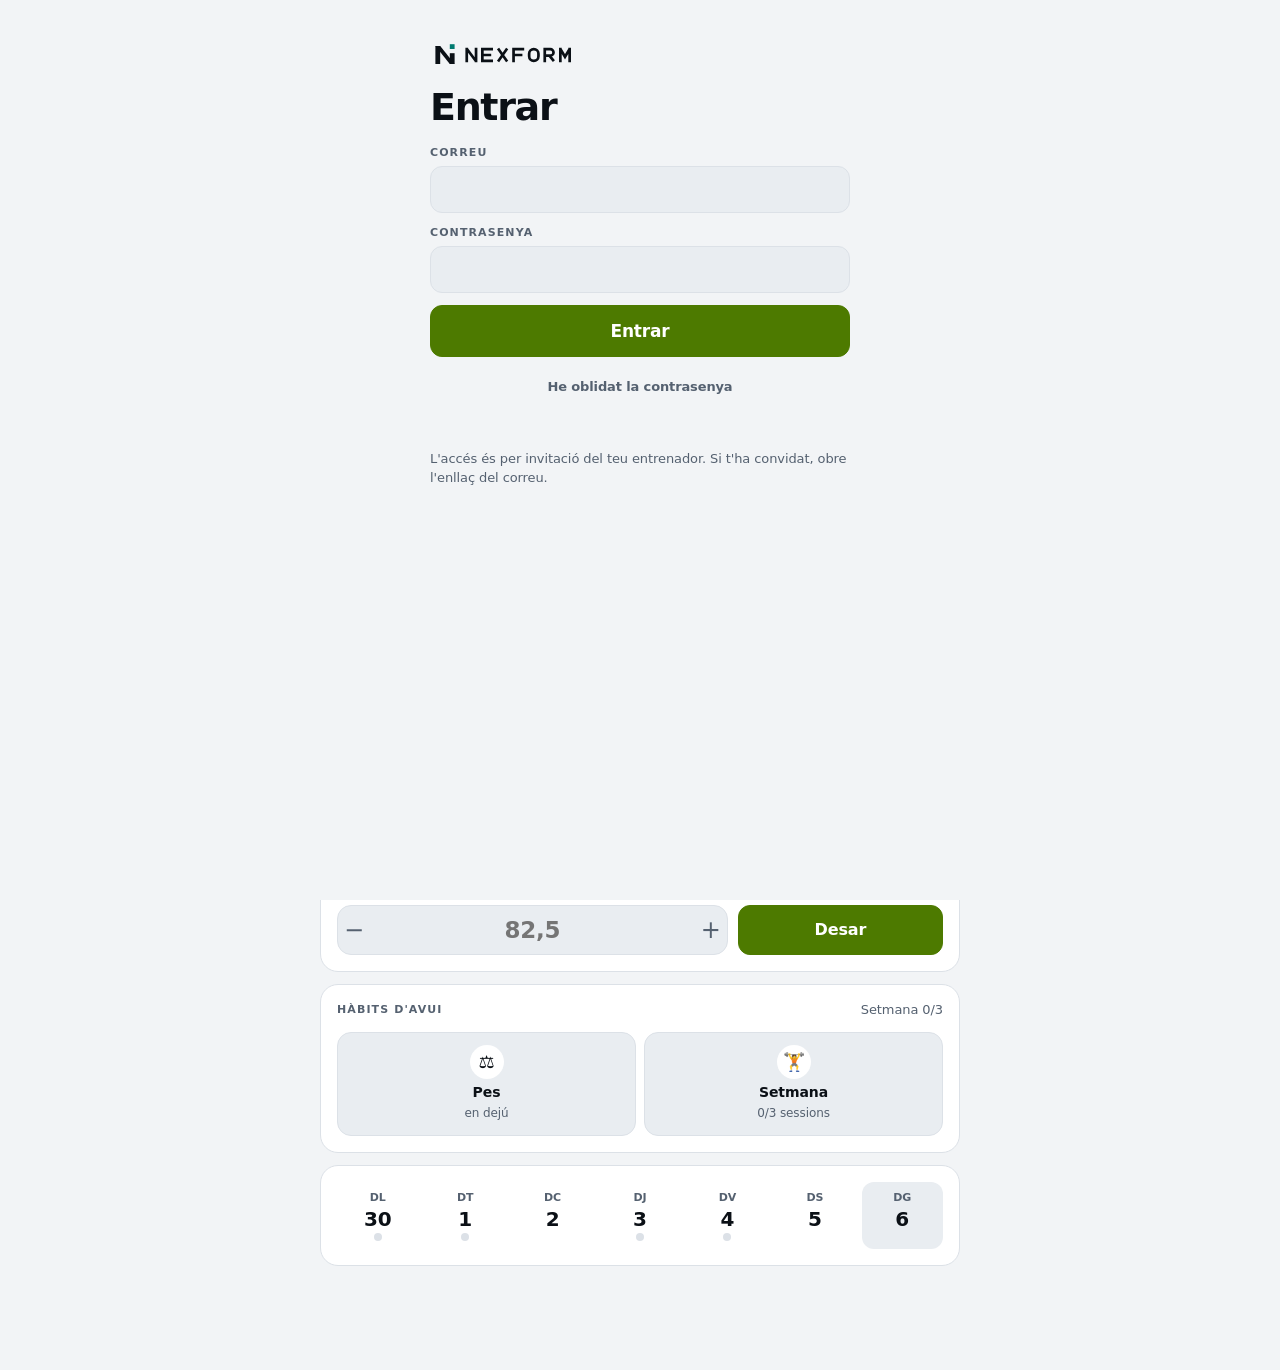
==== index.html @ 26506c7a "Fotos orientatives de cada exercici (Free Exercise DB, domini públic) Co-Authored-By: Claude Opus 5." ====
<!doctype html><html lang="ca"><head><meta charset="utf-8">
<meta http-equiv="Content-Security-Policy" content="default-src 'self'; script-src 'self'; style-src 'self' 'unsafe-inline' https://fonts.googleapis.com; font-src 'self' https://fonts.gstatic.com data:; img-src 'self' data: blob: https://tsgvbxvrufuqlbzekmwd.supabase.co; connect-src 'self' https://tsgvbxvrufuqlbzekmwd.supabase.co wss://tsgvbxvrufuqlbzekmwd.supabase.co; worker-src 'self'; manifest-src 'self'; media-src 'self' blob: data:; object-src 'none'; base-uri 'self'; form-action 'self'">
<meta name="viewport" content="width=device-width,initial-scale=1,viewport-fit=cover">
<meta name="theme-color" content="#07090D">
<meta name="apple-mobile-web-app-capable" content="yes">
<meta name="mobile-web-app-capable" content="yes">
<meta name="apple-mobile-web-app-status-bar-style" content="black-translucent">
<meta name="apple-mobile-web-app-title" content="NEXFORM">
<link rel="manifest" href="manifest.webmanifest">
<link rel="apple-touch-icon" href="apple-touch-icon.png?v=4">
<link rel="icon" href="icon-192.png?v=4">
<style>:root{box-sizing:border-box;padding-top:env(safe-area-inset-top,0px);padding-bottom:env(safe-area-inset-bottom,0px)}html{scroll-padding-top:env(safe-area-inset-top,0px)}body{margin:0;font:14px -apple-system,BlinkMacSystemFont,sans-serif}img{max-width:100%}[hidden]{display:none!important}
#login{position:fixed;inset:0;z-index:50;background:var(--bg,#07090D);color:var(--fg,#eef1f4);overflow:auto;padding:calc(40px + env(safe-area-inset-top,0px)) max(20px,env(safe-area-inset-right,0px)) 40px max(20px,env(safe-area-inset-left,0px))}
.lgin{max-width:420px;margin:0 auto;display:flex;flex-direction:column;gap:18px}
.lgbrand{display:flex;flex-direction:column;gap:8px;font-family:Inter,system-ui,sans-serif}.lgbrand .nxlogo{height:30px;width:auto;align-self:flex-start}.lgbrand i{font-style:normal;font-weight:600;font-size:12px;letter-spacing:.14em;text-transform:uppercase;color:var(--muted,#8B97A6)}</style>
<script src="vendor/supabase-2.45.4.js"></script>
<script src="store.js"></script>
</head><body>
<title>NEXFORM</title>

<link rel="preconnect" href="https://fonts.googleapis.com">
<link rel="preconnect" href="https://fonts.gstatic.com" crossorigin>
<link rel="stylesheet" href="https://fonts.googleapis.com/css2?family=Inter:ital,opsz,wght@0,14..32,400..900;1,14..32,500..900&display=swap">
<style>
/* Layout: app mòbil fosca d'una columna. Inici amb la rutina del dia; mode sessió amb un exercici cada vegada i barra d'accions fixa a baix */
:root{
  --bg:#07090D; --surface:#121821; --raise:#1B2330; --fg:#EDF2F7; --muted:#8B97A6; --line:#263040;
  --accent:#C8FF2E; --accent-2:#22E3D2; --accent-ink:#07090D; --accent-soft:#1E2A0E;
  --grad:linear-gradient(135deg,#C8FF2E 0%,#22E3D2 100%);
  --good:#3ecf8e; --good-ink:#06281a; --good-soft:#11291f; --warn:#FFB23F; --warn-soft:#30250f; --bad:#FF4F64; --bad-soft:#341619;
  --logo-n:#C8FF2E; --logo-s:#22E3D2; --cta:var(--grad); --cta-ink:#07090D;
  --display:"Inter","Inter Display",system-ui,-apple-system,"Segoe UI",sans-serif;
  --body:"Inter",system-ui,-apple-system,"Segoe UI",sans-serif;
  color-scheme:dark;
}
@media (prefers-color-scheme: light){:root:not([data-theme="dark"]){
  --bg:#F2F4F6; --surface:#ffffff; --raise:#E9EDF1; --fg:#0B1016; --muted:#556170; --line:#DCE1E7;
  --accent:#4D7A00; --accent-2:#007A70; --accent-ink:#ffffff; --accent-soft:#E8F3D2; --grad:linear-gradient(135deg,#4D7A00 0%,#007A70 100%); --logo-n:#0B1016; --logo-s:#007A70; --cta:linear-gradient(135deg,#C8FF2E 0%,#A6F01C 100%); --cta-ink:#07090D;
  --good:#13804f; --good-ink:#ffffff; --good-soft:#dcf3e7; --warn:#9a5b00; --warn-soft:#fbeed6; --bad:#c62828; --bad-soft:#fde3e3; color-scheme:light }}
:root[data-theme="light"]{
  --bg:#F2F4F6; --surface:#ffffff; --raise:#E9EDF1; --fg:#0B1016; --muted:#556170; --line:#DCE1E7;
  --accent:#4D7A00; --accent-2:#007A70; --accent-ink:#ffffff; --accent-soft:#E8F3D2; --grad:linear-gradient(135deg,#4D7A00 0%,#007A70 100%); --logo-n:#0B1016; --logo-s:#007A70; --cta:linear-gradient(135deg,#C8FF2E 0%,#A6F01C 100%); --cta-ink:#07090D;
  --good:#13804f; --good-ink:#ffffff; --good-soft:#dcf3e7; --warn:#9a5b00; --warn-soft:#fbeed6; --bad:#c62828; --bad-soft:#fde3e3; color-scheme:light }

*{box-sizing:border-box;-webkit-tap-highlight-color:transparent}
body{background:var(--bg);color:var(--fg);font-family:var(--body);font-size:16px;line-height:1.45;
  padding-left:max(16px,env(safe-area-inset-left,0px));padding-right:max(16px,env(safe-area-inset-right,0px));
  padding-block:0 calc(104px + env(safe-area-inset-bottom,0px))}
body::before{content:"";position:fixed;inset:0 0 auto;height:env(safe-area-inset-top,0px);z-index:10;background:var(--bg)}
.wrap{max-width:640px;margin:0 auto}
h1,h2,h3{font-family:var(--display);margin:0;line-height:1.02;text-wrap:balance}
h1{font-size:40px;font-weight:800;text-transform:uppercase;letter-spacing:.01em}
h1 em,h2 em,.em{font-style:italic;font-weight:800;background:var(--grad);-webkit-background-clip:text;background-clip:text;color:transparent;padding-right:.08em}
body{background-image:radial-gradient(120% 60% at 100% 0%,color-mix(in srgb,var(--accent) 14%,transparent) 0%,transparent 60%);background-attachment:fixed}
h2{font-size:30px;font-weight:700;text-transform:uppercase;letter-spacing:.02em}
h3{font-size:21px;font-weight:700;letter-spacing:.01em}
.lbl{font-size:12px;text-transform:uppercase;letter-spacing:.09em;color:var(--muted);font-weight:600}
.sub{color:var(--muted);margin:0;font-size:15px}
.num{font-variant-numeric:tabular-nums}
.big{font-family:var(--display);font-weight:800;font-variant-numeric:tabular-nums}
.stack{display:flex;flex-direction:column;gap:12px}
.row{display:flex;gap:10px;flex-wrap:wrap;align-items:flex-end}
.row>*{flex:1 1 140px;min-width:0}
label.f{display:flex;flex-direction:column;gap:5px}
input,select,textarea{font:inherit;color:var(--fg);background:var(--raise);border:1px solid var(--line);border-radius:12px;padding:11px 12px;width:100%;min-width:0}
textarea{min-height:84px;resize:vertical}
:focus-visible{outline:2px solid var(--accent);outline-offset:2px}
button{font:inherit;cursor:pointer;border-radius:12px;border:1px solid var(--line);background:var(--raise);color:var(--fg);padding:11px 16px;font-weight:600;touch-action:manipulation}
button.primary{background:var(--accent);border-color:var(--accent);color:var(--accent-ink)}
button.good{background:var(--good);border-color:var(--good);color:var(--good-ink)}
button.ghost{background:transparent;border-style:dashed;color:var(--muted)}
button.plain{background:transparent;border-color:transparent;color:var(--muted);padding:8px 10px}
button.danger{color:var(--bad);background:transparent}
button:disabled{opacity:.5;cursor:default}
.card{background:var(--surface);border:1px solid var(--line);border-radius:18px;padding:16px}
.empty{border:1px dashed var(--line);border-radius:18px;padding:24px 16px;color:var(--muted);text-align:center}
.empty b{color:var(--fg);display:block;margin-bottom:4px;font-family:var(--display);font-size:22px;font-weight:700}
.note{padding:11px 14px;border-radius:12px;font-size:14px;background:var(--warn-soft);color:var(--fg);border:1px solid var(--line)}
#status{margin-top:12px} #status:empty{display:none}
.up{color:var(--good)} .down{color:var(--bad)}

/* capçalera */
.top{position:sticky;top:env(safe-area-inset-top,0px);z-index:6;background:var(--bg);display:flex;align-items:center;justify-content:space-between;gap:10px;padding-block:12px 10px}
.brand{font-family:var(--display);font-weight:800;font-size:19px;letter-spacing:.06em;text-transform:uppercase;white-space:nowrap}
.brand i{font-style:normal;color:var(--accent)}.brand{display:inline-flex;align-items:center;gap:8px}.brand .nxlogo{height:17px;width:auto;flex:none}
.top .lbl{text-align:right}
.wotop{display:grid;grid-template-columns:1fr auto 1fr;align-items:center;gap:8px;width:100%}
.wotop .clock{font-family:var(--display);font-size:28px;font-weight:800;font-variant-numeric:tabular-nums;display:flex;align-items:center;gap:8px}
.dot{width:9px;height:9px;border-radius:50%;background:var(--bad);animation:pulse 1.4s infinite;flex-shrink:0}
@keyframes pulse{50%{opacity:.25}}
.wotop .pos{border-radius:999px;padding:7px 14px;font-family:var(--display);font-size:18px;font-weight:700}
.wotop .fin{justify-self:end;padding:9px 14px}
.live{display:flex;align-items:center;justify-content:space-between;gap:10px;background:var(--accent-soft);border:1px solid var(--accent);border-radius:14px;padding:10px 12px;margin-top:4px}
.live span{display:flex;align-items:center;gap:8px;font-weight:600}

/* inici */
.hello{display:flex;flex-direction:column;gap:2px;margin:6px 0 14px}
.hero{background:linear-gradient(160deg,var(--raise) 0%,var(--surface) 55%);border:1px solid var(--line);border-radius:22px;box-shadow:0 20px 50px -30px #000;padding:18px;display:flex;flex-direction:column;gap:14px;position:relative;overflow:hidden}
.hero::before{content:"";position:absolute;right:-60px;top:-60px;width:180px;height:180px;border-radius:50%;border:26px solid var(--accent-soft);pointer-events:none}
.hero>*{position:relative;z-index:1}
.hero-top{display:flex;gap:10px;align-items:center;justify-content:space-between;flex-wrap:wrap;position:relative;z-index:1}
.tag{display:inline-block;font-family:var(--display);font-size:15px;font-weight:700;letter-spacing:.08em;text-transform:uppercase;color:var(--cta-ink);background:var(--cta);padding:3px 10px;border-radius:999px}
.hero h2{font-size:36px;position:relative;z-index:1}
.plist{list-style:none;margin:0;padding:0;display:flex;flex-direction:column}
.plist li{display:grid;grid-template-columns:24px minmax(0,1fr) 26px;gap:4px 10px;align-items:center;padding:10px 0;border-top:1px solid var(--line)}
.plist .txt{min-width:0;display:flex;flex-direction:column;gap:2px}
.plist .k{font-family:var(--display);font-weight:700;color:var(--muted);font-size:17px}
.plist .nm{font-weight:600;font-size:15px;line-height:1.2;min-width:0}
.plist .tg{font-size:14px;color:var(--muted)}
.bd{display:inline-flex;align-items:center;justify-content:center;width:26px;height:26px;border-radius:8px;font-weight:700;font-size:14px;background:var(--raise);color:var(--muted)}
.bd.up{background:var(--good-soft);color:var(--good)} .bd.down{background:var(--bad-soft);color:var(--bad)}
button.go{font-family:var(--display);font-size:24px;font-weight:800;letter-spacing:.08em;text-transform:uppercase;padding:16px;border-radius:16px;background:var(--cta);border:0;box-shadow:0 10px 30px -8px color-mix(in srgb,var(--accent) 70%,transparent);color:var(--cta-ink);display:flex;align-items:center;justify-content:center;gap:10px}
.chips{display:flex;gap:8px;overflow-x:auto;padding-bottom:2px;scrollbar-width:none}
.chips::-webkit-scrollbar{display:none}
.chips button{flex:0 0 auto;border-radius:999px;padding:8px 14px;font-size:14px;color:var(--muted)}
.chips button.on{background:var(--fg);color:var(--bg);border-color:var(--fg)}
.done-banner{display:flex;align-items:center;gap:12px;background:var(--good-soft);border:1px solid var(--good);border-radius:18px;padding:14px 16px}
.done-banner .ok{flex-shrink:0;width:38px;height:38px;border-radius:50%;background:var(--good);color:var(--good-ink);display:flex;align-items:center;justify-content:center;font-size:20px;font-weight:800}
.done-banner>div{min-width:0}
.subnav{display:flex;gap:4px;padding:4px;margin:0 0 14px;background:var(--raise);border:1px solid var(--line);border-radius:14px}
.subnav a{flex:1;text-align:center;padding:9px 6px;border-radius:10px;font-weight:700;font-size:14px;color:var(--muted);text-decoration:none}
.subnav a.on{background:var(--surface);color:var(--fg);box-shadow:0 1px 4px rgba(0,0,0,.18)}
.rest-day{position:relative;overflow:hidden;display:flex;flex-direction:column;gap:14px;padding:18px;border-radius:22px;border:1px solid color-mix(in srgb,var(--good) 45%,var(--line));background:linear-gradient(160deg,var(--good-soft) 0%,var(--surface) 70%);box-shadow:0 20px 50px -34px #000}
.rest-day::before{content:"";position:absolute;right:-56px;top:-56px;width:170px;height:170px;border-radius:50%;border:24px solid color-mix(in srgb,var(--good) 18%,transparent);pointer-events:none}
.rest-day>*{position:relative;z-index:1}
.rd-top{display:flex;align-items:center;gap:12px}
.rd-moon{flex-shrink:0;width:52px;height:52px;border-radius:50%;display:flex;align-items:center;justify-content:center;font-size:26px;background:var(--surface);border:1px solid var(--line)}
.rest-day h2{font-size:30px;margin:2px 0 0}.rest-day h2 em{color:var(--good);font-style:italic}
.rd-txt{margin:0;font-size:15px;line-height:1.4;color:var(--fg)}
.rd-goals{display:grid;grid-template-columns:1fr 1fr;gap:8px}
.rdg{display:flex;flex-direction:column;align-items:flex-start;gap:3px;padding:12px;border-radius:16px;border:1px solid var(--line);background:var(--surface);text-align:left;color:var(--fg);min-height:96px}
.rdg .rdi{font-size:22px;line-height:1;margin-bottom:4px}.rdg b{font-size:15px}.rdg small{font-size:12px;color:var(--muted);line-height:1.3}
.rdg.ok{background:var(--good-soft);border-color:var(--good)}.rdg.ok .rdi{width:26px;height:26px;border-radius:50%;background:var(--good);color:var(--good-ink);display:flex;align-items:center;justify-content:center;font-size:15px;font-weight:800}
.rd-foot{display:flex;align-items:center;justify-content:space-between;gap:10px;flex-wrap:wrap}.rd-foot .sub{font-size:14px}.rd-foot button{color:var(--accent);font-weight:700}
.welcome-rep .wr-sec{display:flex;gap:12px;align-items:flex-start}.welcome-rep .wr-ico{flex-shrink:0;width:36px;height:36px;border-radius:12px;background:var(--accent-soft);display:flex;align-items:center;justify-content:center;font-size:18px}
.pe-doc{border:1px solid var(--line);border-radius:12px;padding:10px;display:flex;flex-direction:column;gap:8px;background:var(--surface)}.pe-doc.off{opacity:.55}.pe-doc.off span{text-decoration:line-through}
.pe-sets{display:flex;flex-wrap:wrap;gap:8px}.pe-set{display:flex;align-items:flex-end;gap:6px}.pe-set>b{font-size:13px;color:var(--muted);padding-bottom:10px}
.pe-f{display:flex;flex-direction:column;gap:2px;font-size:11px;color:var(--muted)}.pe-f input{height:38px;padding:4px 8px;font-size:15px}
.welcome-rep .wr-sec p{margin:2px 0 0;font-size:14px;line-height:1.45;color:var(--muted)}
.quick{display:flex;align-items:center;justify-content:space-between;gap:12px;flex-wrap:wrap}
.quick .val{font-family:var(--display);font-size:34px;font-weight:800;line-height:1}
.quick .val small{font-size:17px;color:var(--muted);font-weight:600}
.mini{display:grid;grid-template-columns:repeat(7,minmax(0,1fr));gap:6px;text-align:center}
.mini a{text-decoration:none;color:var(--fg);display:flex;flex-direction:column;align-items:center;gap:4px;padding:8px 0;border-radius:12px}
.mini a.today{background:var(--raise)}
.mini .w{font-size:11px;color:var(--muted);font-weight:600;text-transform:uppercase}
.mini .d{font-family:var(--display);font-size:20px;font-weight:700;line-height:1}
.mini i,.day i{width:8px;height:8px;border-radius:50%}
i.done{background:var(--good)} i.plan{border:2px solid var(--accent)} i.miss{background:var(--line)} i.none{visibility:hidden}

/* stepper */
.step{display:grid;grid-template-columns:32px minmax(0,1fr) 32px;align-items:center;background:var(--raise);border:1px solid var(--line);border-radius:14px;overflow:hidden;min-width:0}
.step button{border:0;border-radius:0;background:transparent;padding:0;height:48px;font-size:24px;font-weight:500;color:var(--muted)}
.step button:active{background:var(--line)}
.step input{border:0;border-radius:0;background:transparent;text-align:center;padding:0;height:48px;font-family:var(--display);font-size:23px;letter-spacing:-.01em;font-weight:700;font-variant-numeric:tabular-nums}
.step input.t{color:var(--accent)}
.step.lg{grid-template-columns:56px minmax(0,1fr) 56px}
.step.lg button,.step.lg input{height:64px} .step.lg input{font-size:36px}

/* mode sessió */
.seg{display:flex;gap:4px;margin:2px 0 14px}
.seg button{flex:1 1 0;height:6px;padding:0;border:0;border-radius:3px;background:var(--line)}
.seg button.part{background:var(--accent-soft)} .seg button.done{background:var(--good)} .seg button.cur{background:var(--accent)}
.photo{display:block;width:100%;max-width:100%;aspect-ratio:16/10;border-radius:18px;overflow:hidden;background:var(--raise);border:1px dashed var(--line);padding:0;color:var(--muted);font-weight:600}
.photo img{width:100%;height:100%;object-fit:cover;display:block}
.photo.has{border-style:solid}
.stockph{margin:0}.stockph .sp2{display:grid;grid-template-columns:1fr 1fr;gap:4px;border-radius:18px;overflow:hidden;background:var(--raise)}
.stockph img{width:100%;aspect-ratio:3/2;object-fit:cover;display:block}
.stockph figcaption{font-size:12px;color:var(--muted);margin-top:6px;text-align:center}
.linkb{background:none;border:0;padding:0;color:var(--accent);font:inherit;font-weight:600;text-decoration:underline;cursor:pointer;min-height:0;height:auto}
.photo.small{aspect-ratio:auto;height:76px;display:flex;align-items:center;justify-content:center;gap:8px;font-size:14px}
.exhead{display:flex;justify-content:space-between;align-items:flex-start;gap:10px}
.exhead>div{min-width:0;display:flex;flex-direction:column;gap:6px}
.exhead h2{font-size:30px}
.chip{display:inline-flex;align-self:flex-start;font-size:12px;text-transform:uppercase;letter-spacing:.08em;font-weight:700;color:var(--accent);background:var(--accent-soft);padding:3px 9px;border-radius:999px}
.why{font-size:14px;padding:11px 13px;border-radius:14px;background:var(--accent-soft);line-height:1.35}
.why.upg{background:var(--good-soft)} .why.dn{background:var(--bad-soft)}
.why b{font-weight:700}
.last{font-size:14px;color:var(--muted)}
.last b{color:var(--fg);font-weight:600}
.sethead,.setrow{display:grid;grid-template-columns:40px minmax(0,1.2fr) minmax(0,1fr) 48px;gap:6px;align-items:center}
.sethead span{font-size:11px;font-weight:700;letter-spacing:.09em;text-transform:uppercase;color:var(--muted);text-align:center}
.setrow{padding:8px;margin:0 -8px;border-radius:16px;transition:background .15s}
.setrow.done{background:var(--good-soft)}
.setrow.done .step{border-color:transparent;background:transparent}
.setrow.done .step button{visibility:hidden}
.sn{display:flex;flex-direction:column;align-items:center;line-height:1.05}
.sn b{font-family:var(--display);font-size:22px}
.sn small{font-size:11px;color:var(--muted);font-weight:600}
.sn button{margin-top:3px;padding:2px 5px;font-size:10px;border-radius:6px;font-weight:700;letter-spacing:.04em;color:var(--muted);background:transparent}
.sn button.on{color:var(--warn);border-color:var(--warn)}
.chk{height:48px;width:48px;padding:0;border-radius:14px;font-size:22px;font-weight:800;color:var(--muted);background:var(--raise)}
.setrow.done .chk{background:var(--good);border-color:var(--good);color:var(--good-ink)}
.sets{display:flex;flex-direction:column;gap:2px}
.wobar{position:fixed;left:0;right:0;bottom:0;z-index:7;background:var(--surface);border-top:1px solid var(--line);
  padding:10px max(16px,env(safe-area-inset-right,0px)) calc(10px + env(safe-area-inset-bottom,0px)) max(16px,env(safe-area-inset-left,0px))}
.wobar .in{max-width:640px;margin:0 auto;display:grid;grid-template-columns:56px 1fr;gap:10px}
.wobar button{height:56px;font-family:var(--display);font-size:20px;font-weight:800;letter-spacing:.06em;text-transform:uppercase;border-radius:16px}
.wobar .main.ready{background:var(--good);border-color:var(--good);color:var(--good-ink)}
.rest{position:fixed;left:50%;transform:translateX(-50%);bottom:calc(90px + env(safe-area-inset-bottom,0px));z-index:8;display:flex;align-items:center;gap:10px;background:var(--fg);color:var(--bg);border-radius:999px;padding:8px 8px 8px 18px;box-shadow:0 8px 24px rgba(0,0,0,.35);max-width:calc(100% - 32px)}
.rest .t{font-family:var(--display);font-size:26px;font-weight:800;font-variant-numeric:tabular-nums}
.rest .l{font-size:12px;font-weight:700;text-transform:uppercase;letter-spacing:.08em;opacity:.7}
.rest button{white-space:nowrap;background:transparent;color:inherit;border-color:currentColor;padding:7px 11px;border-radius:999px;font-size:14px}
.rest.end{background:var(--good);color:var(--good-ink)}

.cmp{grid-column:1/-1;display:flex;align-items:center;gap:8px;font-size:14px;font-weight:600;padding:2px 2px 0 48px;color:var(--muted)}
.cmp.up{color:var(--good)} .cmp.down{color:var(--bad)}
.cmp .pr{margin-left:0}
.cmp.pop{animation:pop .45s ease-out}
@keyframes pop{0%{transform:translateY(-4px);opacity:0}100%{transform:none;opacity:1}}
/* any */
.yearnav{display:flex;align-items:center;justify-content:space-between;gap:8px}
.yearnav strong{font-family:var(--display);font-size:28px;font-weight:800}
.months{display:grid;grid-template-columns:repeat(3,minmax(0,1fr));gap:14px 10px}
.mon{min-width:0}
.mon .mn{font-family:var(--display);font-size:16px;font-weight:700;text-transform:uppercase;letter-spacing:.06em;margin-bottom:5px;display:flex;justify-content:space-between;align-items:baseline}
.mon .mn small{font-family:var(--body);font-size:11px;color:var(--good);font-weight:700;letter-spacing:0}
.cal{display:grid;grid-template-columns:repeat(7,minmax(0,1fr));gap:2px}
.cal span,.cal button{aspect-ratio:1;border-radius:3px;background:var(--raise);padding:0;border:0;min-width:0}
.cal span.x{background:transparent}
.cal button.s{background:var(--good)}
.cal button.t{outline:2px solid var(--accent);outline-offset:-1px}
.cal button.f{opacity:.35}
.ylegend{display:flex;gap:14px;flex-wrap:wrap;font-size:12px;color:var(--muted)}
.ylegend i{display:inline-block;width:11px;height:11px;border-radius:3px;margin-right:5px;vertical-align:-1px}
/* resum */
.sumhero{text-align:center;padding:26px 16px;display:flex;flex-direction:column;gap:6px;align-items:center}
.sumhero .ok{width:62px;height:62px;border-radius:50%;background:var(--good);color:var(--good-ink);display:flex;align-items:center;justify-content:center;font-size:32px;font-weight:800;margin-bottom:6px}
.sumhero .dur{font-size:64px;line-height:1}
.tiles{display:grid;grid-template-columns:repeat(3,minmax(0,1fr));gap:10px}
.tile{background:var(--surface);border:1px solid var(--line);border-radius:16px;padding:12px}
.tile .v{font-family:var(--display);font-weight:800;font-size:30px;line-height:1.05;margin-top:4px;font-variant-numeric:tabular-nums}
.tile .v small{font-size:15px;font-weight:600;color:var(--muted)}
.pr{display:inline-block;font-size:11px;font-weight:800;letter-spacing:.07em;color:var(--good);background:var(--good-soft);padding:2px 7px;border-radius:6px;margin-left:6px;vertical-align:2px}
table{border-collapse:collapse;width:100%;font-size:14px}
th,td{text-align:left;padding:9px 8px;border-bottom:1px solid var(--line);vertical-align:top}
th{font-size:11px;text-transform:uppercase;letter-spacing:.08em;color:var(--muted);font-weight:700}
td.r,th.r{text-align:right}
.tw{overflow-x:auto}

/* fulls inferiors */
.scrim{position:fixed;inset:0;z-index:20;background:rgba(0,0,0,.55);display:flex;align-items:flex-end;justify-content:center}
.sheet{width:100%;max-width:640px;max-height:88%;overflow:auto;background:var(--surface);border-radius:22px 22px 0 0;border-top:1px solid var(--line);
  padding:10px max(18px,env(safe-area-inset-right,0px)) calc(20px + env(safe-area-inset-bottom,0px)) max(18px,env(safe-area-inset-left,0px));display:flex;flex-direction:column;gap:14px}
.sheet .grab{width:44px;height:5px;border-radius:3px;background:var(--line);align-self:center}
.sheet .btns{display:flex;flex-direction:column;gap:8px}
.sheet .btns button{padding:15px;font-size:17px}
.exlist{list-style:none;margin:0;padding:0;display:flex;flex-direction:column;gap:6px}
.exlist button{width:100%;display:grid;grid-template-columns:30px minmax(0,1fr) auto;gap:10px;align-items:center;text-align:left;padding:12px;border-radius:14px}
.exlist button.cur{border-color:var(--accent)}
.exlist .st{font-size:13px;color:var(--muted);font-weight:600}
.exlist .st.ok{color:var(--good)}
.navlinks{display:flex;gap:8px;flex-wrap:wrap}
.navlinks a{flex:1 1 0;text-align:center;text-decoration:none;color:var(--fg);background:var(--raise);border:1px solid var(--line);border-radius:12px;padding:10px;font-weight:600;font-size:14px}

/* pestanyes */
.tabs{position:fixed;left:0;right:0;bottom:0;z-index:6;background:var(--surface);border-top:1px solid var(--line);
  padding:6px max(10px,env(safe-area-inset-right,0px)) calc(6px + env(safe-area-inset-bottom,0px)) max(10px,env(safe-area-inset-left,0px))}
.tabs .in{max-width:640px;margin:0 auto;display:grid;grid-auto-flow:column;grid-auto-columns:minmax(0,1fr);gap:4px}
.tabs a{display:flex;flex-direction:column;align-items:center;gap:3px;text-decoration:none;color:var(--muted);font-size:11px;font-weight:700;letter-spacing:.03em;text-transform:uppercase;padding:7px 2px;border-radius:12px;min-width:0;text-align:center}
.tabs svg{width:24px;height:24px;stroke:currentColor;fill:none;stroke-width:1.9;stroke-linecap:round;stroke-linejoin:round}
.tabs a[aria-current="page"]{color:var(--accent);background:var(--accent-soft)}

/* altres vistes */
.vhead{display:flex;flex-direction:column;gap:4px;margin:6px 0 16px}
.chartbox{position:relative;height:250px;background:var(--surface);border:1px solid var(--line);border-radius:18px;padding:12px}
.plst{display:flex;flex-direction:column;gap:8px}
.prow{width:100%;display:grid;grid-template-columns:44px minmax(0,1fr) 72px 58px;gap:10px;align-items:center;text-align:left;background:var(--surface);border:1px solid var(--line);border-radius:14px;padding:12px 14px}
.prow .nm{font-weight:600;font-size:15px;line-height:1.2}
.prow .ls{font-size:12px;color:var(--muted);margin-top:2px}
.prow svg{width:72px;height:30px;display:block}
.pth{width:44px;height:44px;border-radius:10px;overflow:hidden;background:var(--raise);display:flex;align-items:center;justify-content:center;color:var(--muted);font-family:var(--display);font-weight:700;font-size:18px}
.pth img{width:100%;height:100%;object-fit:cover;display:block}
button.pbtn{padding:0;border:1px dashed var(--line);color:var(--accent)}
button.pbtn.has{border-style:solid}
button.pbtn span{display:flex;flex-direction:column;align-items:center;line-height:1}
button.pbtn small{font-family:var(--body);font-size:11px;font-weight:700;letter-spacing:.06em;text-transform:uppercase;margin-top:4px}
.dhead{display:flex;gap:14px;align-items:center}
.dhead .pth{width:84px;height:84px;border-radius:16px;font-size:30px;flex-shrink:0}
.dhead>div{min-width:0;display:flex;flex-direction:column;gap:4px}
.prow .pc{font-family:var(--display);font-size:20px;font-weight:800;text-align:right;font-variant-numeric:tabular-nums}
.grp{margin-top:8px}
.bars{display:flex;flex-direction:column;gap:11px}
.bar{display:grid;grid-template-columns:7.4rem 1fr 2.4rem;gap:10px;align-items:center;font-size:14px}
.track{position:relative;height:14px;background:var(--raise);border-radius:5px;overflow:hidden}
.zone{position:absolute;top:0;bottom:0;left:40%;width:40%;background:var(--accent-soft)}
.fill{position:absolute;top:3px;bottom:3px;left:0;border-radius:4px;background:var(--accent)}
.fill.low{background:var(--warn)} .fill.high{background:var(--bad)}
.legend{display:flex;gap:14px;flex-wrap:wrap;font-size:12px;color:var(--muted);margin-top:12px}
.legend i{display:inline-block;width:10px;height:10px;border-radius:3px;margin-right:5px;vertical-align:-1px}
.weeknav{display:flex;align-items:center;gap:8px;justify-content:space-between}
.weeknav strong{font-family:var(--display);font-size:22px;font-weight:700}
.daystrip{display:grid;grid-template-columns:repeat(7,minmax(0,1fr));gap:5px}
.day{display:flex;flex-direction:column;align-items:center;gap:4px;padding:10px 0 9px;border-radius:999px;background:var(--surface);color:var(--fg)}
.day .w{font-size:11px;text-transform:uppercase;letter-spacing:.04em;color:var(--muted);font-weight:700}
.day .d{font-family:var(--display);font-size:22px;font-weight:800;line-height:1}
.day.today{border-color:var(--accent)}
.day.sel{background:var(--fg);border-color:var(--fg);color:var(--bg)} .day.sel .w{color:var(--bg)}
.plancard{display:flex;justify-content:space-between;align-items:center;gap:12px}
.plancard>div{display:flex;flex-direction:column;gap:3px;min-width:0}
.plancard.plan{border-color:var(--accent)}
.sess{display:flex;flex-direction:column;gap:10px}
.sess .meta{display:flex;justify-content:space-between;gap:10px;align-items:baseline;flex-wrap:wrap}
.sess ul{margin:0;padding:0;list-style:none;display:flex;flex-direction:column;gap:5px;font-size:14px}
.sess li{display:flex;gap:10px;justify-content:space-between}
.sess li span:last-child{color:var(--muted);text-align:right;font-variant-numeric:tabular-nums}
.actions{display:flex;gap:8px;flex-wrap:wrap}
.actions button{padding:8px 12px;font-size:14px}
.report h4{font-family:var(--display);font-size:20px;font-weight:700;margin:16px 0 6px}
.report p,.report ul{margin:0 0 10px;max-width:65ch}
.report ul{padding-left:20px}
.report table{margin-bottom:12px}
.toast{position:fixed;left:50%;transform:translateX(-50%);top:calc(14px + env(safe-area-inset-top,0px));z-index:30;background:var(--fg);color:var(--bg);padding:10px 18px;border-radius:999px;font-size:15px;font-weight:600;max-width:calc(100% - 32px)}
.lb{position:fixed;inset:0;z-index:25;background:rgba(0,0,0,.88);display:flex;flex-direction:column;align-items:center;justify-content:center;gap:14px;padding:calc(16px + env(safe-area-inset-top,0px)) max(16px,env(safe-area-inset-right,0px)) calc(16px + env(safe-area-inset-bottom,0px)) max(16px,env(safe-area-inset-left,0px))}
.lb img{max-width:100%;max-height:70%;border-radius:16px;object-fit:contain}
.lb p{color:#fff;margin:0;font-family:var(--display);font-size:24px;font-weight:700;text-align:center}
.mac{display:grid;grid-template-columns:repeat(4,minmax(0,1fr));gap:8px}
.mac .tile{padding:10px}
.mac .tile .v{font-size:26px}
.mac .k .v{color:var(--warn)} .mac .p .v{color:var(--bad)} .mac .c .v{color:var(--accent)} .mac .g .v{color:var(--good)}
.meal{display:flex;flex-direction:column;gap:8px}
.meal .mh{display:flex;justify-content:space-between;align-items:baseline;gap:10px;flex-wrap:wrap}
.meal .mm{font-size:13px;color:var(--muted);font-variant-numeric:tabular-nums}
.food{width:100%;display:grid;grid-template-columns:minmax(0,1fr) auto 18px;gap:10px;align-items:center;text-align:left;padding:10px 12px;border-radius:12px;background:var(--raise)}
.food .fg{font-family:var(--display);font-size:20px;font-weight:700;font-variant-numeric:tabular-nums}
.food .ar{color:var(--muted)}
.food.noeq{cursor:default}
.ph{display:inline-flex;gap:6px;flex-wrap:wrap;align-items:center}
.pill{font-size:12px;font-weight:700;letter-spacing:.06em;text-transform:uppercase;padding:3px 9px;border-radius:999px;background:var(--accent-soft);color:var(--accent)}
.pill.w{background:var(--warn-soft);color:var(--warn)}
.chkl{display:flex;align-items:center;gap:10px;font-weight:600}
.chkl input{width:22px;height:22px;flex:0 0 22px}
.eqrow td.b{color:var(--warn);font-weight:700}
details.card summary{cursor:pointer;font-weight:600}
details.card[open] summary{margin-bottom:10px}
.tips{margin:0;padding-left:18px;display:flex;flex-direction:column;gap:5px;font-size:14px}
@media (max-width:380px){.mac{grid-template-columns:repeat(2,minmax(0,1fr))}}
@media (max-width:380px){.tiles{grid-template-columns:repeat(2,minmax(0,1fr))} .bar{grid-template-columns:6rem 1fr 2.2rem} h1{font-size:34px}}
/* mode entrenador: el registre del pes només el fa el client */
body.cv .card:has(#b-kg){display:none}
body.cv [data-go],body.cv [data-act],body.cv [data-bwdel],body.cv #lb-change{display:none}
body.cv .top .brand{font-size:18px}
@media (prefers-reduced-motion:reduce){*{transition:none!important;animation:none!important}}
</style>

<div class="wrap">
  <header class="top" id="top"></header>
  <div id="status"></div>
  <div id="pend"></div>
  <main>
    <section id="v-avui"></section>
    <section id="v-pes" hidden></section>
    <section id="v-progres" hidden></section>
    <section id="v-setmana" hidden></section>
    <section id="v-any" hidden></section>
    <section id="v-nutricio" hidden></section>
    <section id="v-informes" hidden></section>
    <section id="v-clients" hidden></section>
    <section id="v-resum" hidden></section>
    <section id="v-rutines" hidden></section>
    <section id="v-pauta" hidden></section>
    <section id="v-fitxa" hidden></section>
  </main>
</div>

<nav class="tabs" id="tabs" aria-label="Seccions">
  <div class="in">
    <a href="#avui" data-v="avui"><svg viewBox="0 0 24 24"><path d="M6.5 6.5v11M17.5 6.5v11M3.5 9v6M20.5 9v6M6.5 12h11"/></svg>Avui</a>
    <a href="#pes" data-v="pes"><svg viewBox="0 0 24 24"><rect x="4" y="4" width="16" height="16" rx="4"/><path d="M9 9.5a4 4 0 0 1 6 0M12 12l1.5-2.5"/></svg>Pes</a>
    <a href="#setmana" data-v="setmana"><svg viewBox="0 0 24 24"><rect x="4" y="5" width="16" height="15" rx="2"/><path d="M4 10h16M9 3v4M15 3v4"/></svg>Ritme</a>
    <a href="#nutricio" data-v="nutricio"><svg viewBox="0 0 24 24"><path d="M12 7c-1.5-2.5-6.5-2.5-7 2.5-.4 4.5 2.5 10.5 5 10.5 1 0 1.3-.6 2-.6s1 .6 2 .6c2.5 0 5.4-6 5-10.5C18.5 4.5 13.5 4.5 12 7z"/><path d="M12 7c0-2 1-3.5 3-4"/></svg>Menjar</a>
    <a href="#informes" data-v="informes"><svg viewBox="0 0 24 24"><path d="M7 3h7l4 4v14H7z"/><path d="M14 3v4h4M10 12h5M10 16h5"/></svg>Informes</a>
  </div>
</nav>
<div class="wobar" id="wobar" hidden></div>
<div class="rest" id="rest" hidden></div>
<div class="scrim" id="scrim" hidden><div class="sheet" id="sheet" role="dialog" aria-modal="true"></div></div>
<div id="toast" class="toast" hidden></div>
<input type="file" id="photo-in" accept="image/*" hidden>
<input type="file" id="imp-in" accept="application/json,.json" hidden>
<div id="lb" class="lb" hidden><p id="lb-name"></p><img id="lb-img" alt=""><div class="actions"><button id="lb-change">Canviar foto</button><button class="primary" id="lb-close">Tancar</button></div></div>

<style>
/* Tipografia 2026-11: Inter (Rasmus Andersson) en tota l'app. Títols en minúscula amb tracking negatiu i accent en cursiva amb degradat. */
body{font-feature-settings:"cv11","ss01","ss03";-webkit-font-smoothing:antialiased;font-size:16px;letter-spacing:-.006em}
h1,h2,h3{letter-spacing:-.035em;text-transform:none!important;font-weight:800}
h1{font-size:38px;line-height:1.02} h2{font-size:30px} h3{font-size:19px;letter-spacing:-.02em}
.hello h1{font-size:42px!important;line-height:1}
h1 em,h2 em,.em{font-weight:800;letter-spacing:-.04em}
.lbl{font-size:11px;letter-spacing:.1em;font-weight:600}
.brand{font-family:var(--display);font-weight:800;font-size:19px;letter-spacing:-.03em;text-transform:none}
.brand i{font-style:italic;font-weight:600;color:var(--accent)}
.big,.tile .v,.quick .val,.sumhero .dur,.wotop .clock{letter-spacing:-.04em;font-weight:800}
.tile .v{font-size:28px}
.tag{font-family:var(--body)!important;font-size:12px!important;letter-spacing:.06em!important;font-weight:700;padding:4px 10px}
.hero h2{font-size:34px;letter-spacing:-.04em}
button{letter-spacing:-.01em}
button.go{font-family:var(--body)!important;text-transform:none!important;letter-spacing:-.02em!important;font-size:20px!important;font-weight:700!important}
.wotop .pos{font-family:var(--body)!important;font-size:15px!important;font-weight:700}
.empty b{font-size:19px;letter-spacing:-.02em}
.plist .k{font-family:var(--body);font-size:14px;font-weight:600}
.plist .nm{font-size:15.5px;letter-spacing:-.01em}
#tabs a{letter-spacing:.02em}
</style>
<script src="vendor/chart-4.4.1.umd.js"></script>
<script src="coach.js"></script>
<script src="exphotos.js"></script>
<script src="engage.js"></script>
<script src="evolution.js"></script>
<script src="app.js"></script>

</body></html>
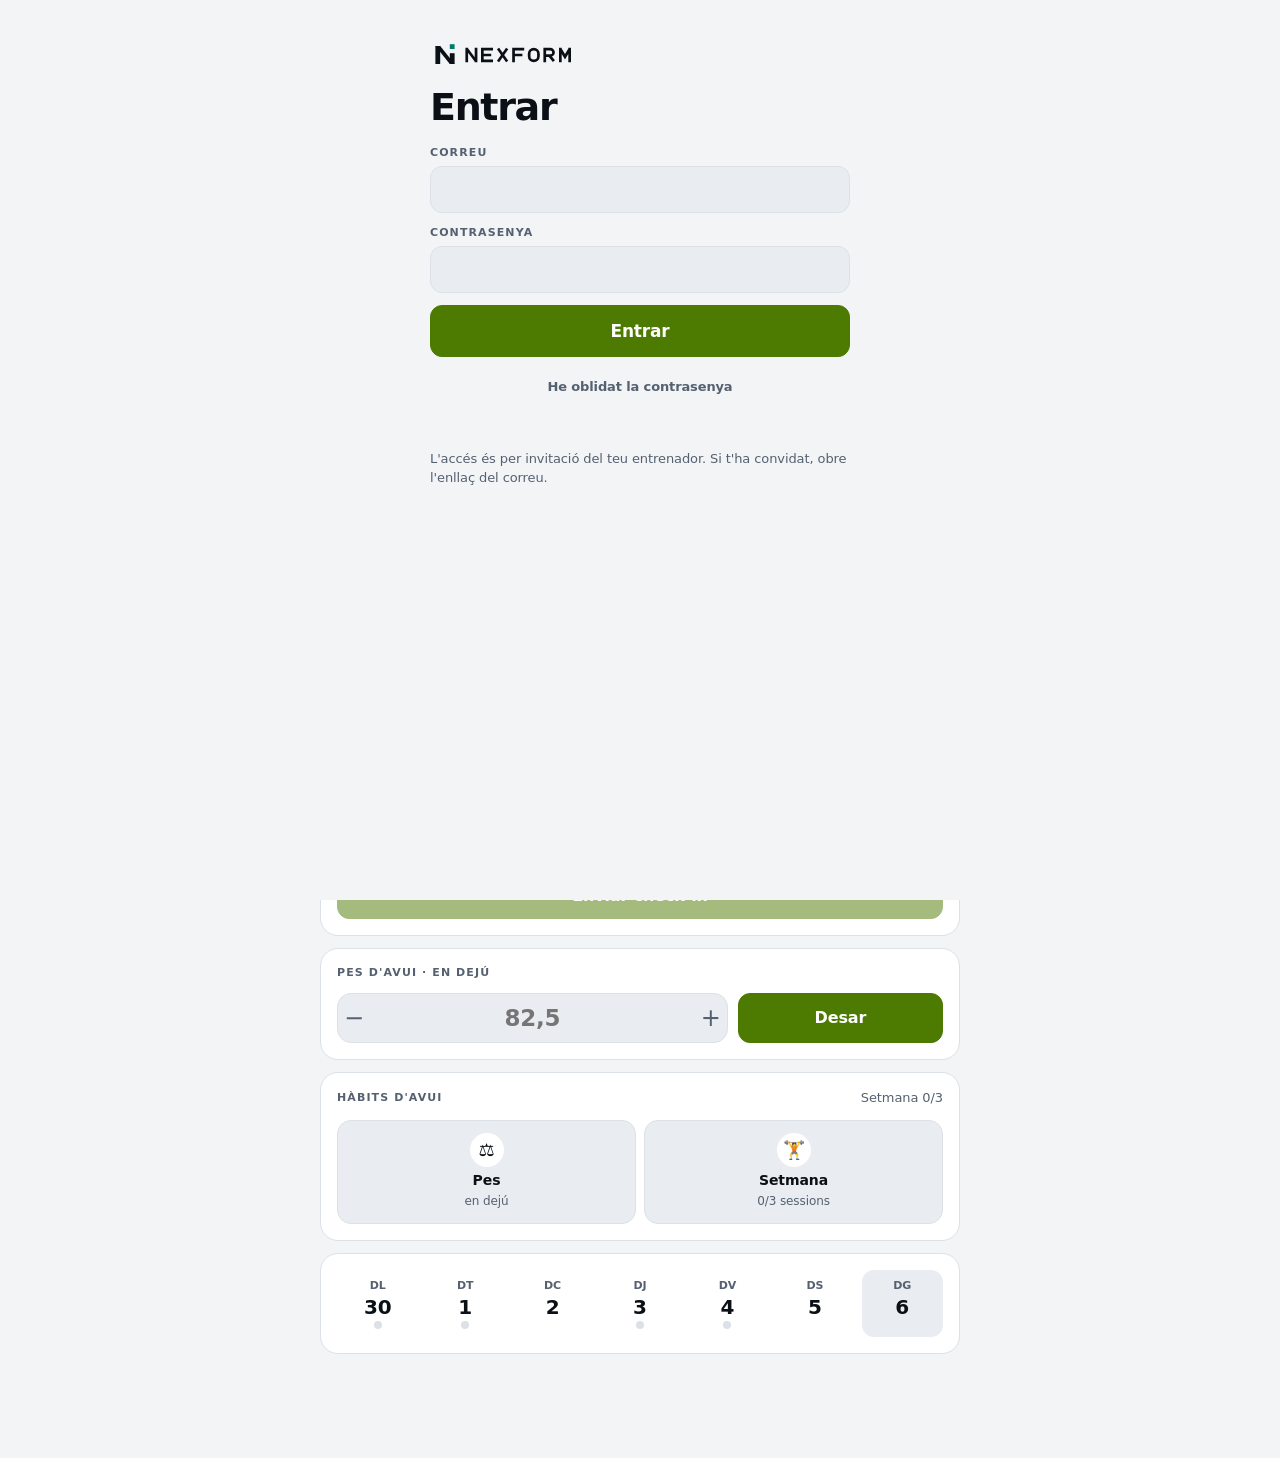
==== commit 1243ed21: "Apartat Jo: Informes, Fotos i mesures (privades) i Guia ràpida - Pestanya Informes passa a Jo, amb 3" ====
--- a/index.html
+++ b/index.html
@@ -136,6 +136,15 @@
 .pe-doc{border:1px solid var(--line);border-radius:12px;padding:10px;display:flex;flex-direction:column;gap:8px;background:var(--surface)}.pe-doc.off{opacity:.55}.pe-doc.off span{text-decoration:line-through}
 .pe-sets{display:flex;flex-wrap:wrap;gap:8px}.pe-set{display:flex;align-items:flex-end;gap:6px}.pe-set>b{font-size:13px;color:var(--muted);padding-bottom:10px}
 .pe-f{display:flex;flex-direction:column;gap:2px;font-size:11px;color:var(--muted)}.pe-f input{height:38px;padding:4px 8px;font-size:15px}
+.bgrid{display:grid;grid-template-columns:1fr 1fr;gap:10px}.bgrid small.sub{font-size:11px}
+.pp3{display:grid;grid-template-columns:repeat(3,1fr);gap:8px}
+.ppslot{display:flex;flex-direction:column;align-items:center;justify-content:center;gap:4px;aspect-ratio:3/4;height:auto;padding:0;border:1.5px dashed var(--line);border-radius:14px;background:var(--card);overflow:hidden;position:relative;margin:0}
+.ppslot span{font-size:26px;color:var(--accent)} .ppslot b{font-size:12px}
+.ppslot.has{border-style:solid} .ppslot.has img{position:absolute;inset:0;width:100%;height:100%;object-fit:cover} .ppslot.has b{position:absolute;bottom:6px;left:6px;background:rgba(0,0,0,.55);color:#fff;padding:2px 8px;border-radius:8px}
+.ppcmp{display:grid;grid-template-columns:1fr 1fr;gap:8px}.ppcmp figure{margin:0}.ppcmp img{width:100%;aspect-ratio:3/4;object-fit:cover;border-radius:12px;background:var(--line)}.ppcmp figcaption{font-size:12px;color:var(--muted);text-align:center;margin-top:4px}
+.ppseg{display:flex;gap:4px}.ppseg button{padding:4px 10px;min-height:0;height:auto;border-radius:999px;font-size:13px}.ppseg button.on{background:var(--accent-soft);color:var(--accent);font-weight:700}
+.gstep{display:flex;gap:12px;align-items:flex-start}.gstep .gn{flex-shrink:0;width:32px;height:32px;border-radius:50%;background:var(--accent);color:var(--bg);font-weight:800;display:flex;align-items:center;justify-content:center}.gstep p{margin:2px 0 4px;font-size:14px;line-height:1.45;color:var(--muted)}.gstep a{font-weight:700;color:var(--accent);text-decoration:none;font-size:14px}
+.guidec{display:flex;align-items:center;gap:10px}.gbtn{padding:8px 12px;border-radius:12px;background:var(--accent);color:var(--bg);font-weight:700;text-decoration:none;font-size:14px;white-space:nowrap}.guidec button{padding:4px 8px;min-height:0;height:auto}
 .welcome-rep .wr-sec p{margin:2px 0 0;font-size:14px;line-height:1.45;color:var(--muted)}
 .quick{display:flex;align-items:center;justify-content:space-between;gap:12px;flex-wrap:wrap}
 .quick .val{font-family:var(--display);font-size:34px;font-weight:800;line-height:1}
@@ -360,6 +369,8 @@
     <section id="v-rutines" hidden></section>
     <section id="v-pauta" hidden></section>
     <section id="v-fitxa" hidden></section>
+    <section id="v-cos" hidden></section>
+    <section id="v-guia" hidden></section>
   </main>
 </div>
 
@@ -369,7 +380,7 @@
     <a href="#pes" data-v="pes"><svg viewBox="0 0 24 24"><rect x="4" y="4" width="16" height="16" rx="4"/><path d="M9 9.5a4 4 0 0 1 6 0M12 12l1.5-2.5"/></svg>Pes</a>
     <a href="#setmana" data-v="setmana"><svg viewBox="0 0 24 24"><rect x="4" y="5" width="16" height="15" rx="2"/><path d="M4 10h16M9 3v4M15 3v4"/></svg>Ritme</a>
     <a href="#nutricio" data-v="nutricio"><svg viewBox="0 0 24 24"><path d="M12 7c-1.5-2.5-6.5-2.5-7 2.5-.4 4.5 2.5 10.5 5 10.5 1 0 1.3-.6 2-.6s1 .6 2 .6c2.5 0 5.4-6 5-10.5C18.5 4.5 13.5 4.5 12 7z"/><path d="M12 7c0-2 1-3.5 3-4"/></svg>Menjar</a>
-    <a href="#informes" data-v="informes"><svg viewBox="0 0 24 24"><path d="M7 3h7l4 4v14H7z"/><path d="M14 3v4h4M10 12h5M10 16h5"/></svg>Informes</a>
+    <a href="#informes" data-v="informes"><svg viewBox="0 0 24 24"><circle cx="12" cy="8" r="4"/><path d="M4 21c0-4.4 3.6-7 8-7s8 2.6 8 7"/></svg>Jo</a>
   </div>
 </nav>
 <div class="wobar" id="wobar" hidden></div>
@@ -377,6 +388,7 @@
 <div class="scrim" id="scrim" hidden><div class="sheet" id="sheet" role="dialog" aria-modal="true"></div></div>
 <div id="toast" class="toast" hidden></div>
 <input type="file" id="photo-in" accept="image/*" hidden>
+<input type="file" id="pp-in" accept="image/*" hidden>
 <input type="file" id="imp-in" accept="application/json,.json" hidden>
 <div id="lb" class="lb" hidden><p id="lb-name"></p><img id="lb-img" alt=""><div class="actions"><button id="lb-change">Canviar foto</button><button class="primary" id="lb-close">Tancar</button></div></div>
 
@@ -405,6 +417,7 @@
 <script src="vendor/chart-4.4.1.umd.js"></script>
 <script src="coach.js"></script>
 <script src="exphotos.js"></script>
+<script src="jo.js"></script>
 <script src="engage.js"></script>
 <script src="evolution.js"></script>
 <script src="app.js"></script>
